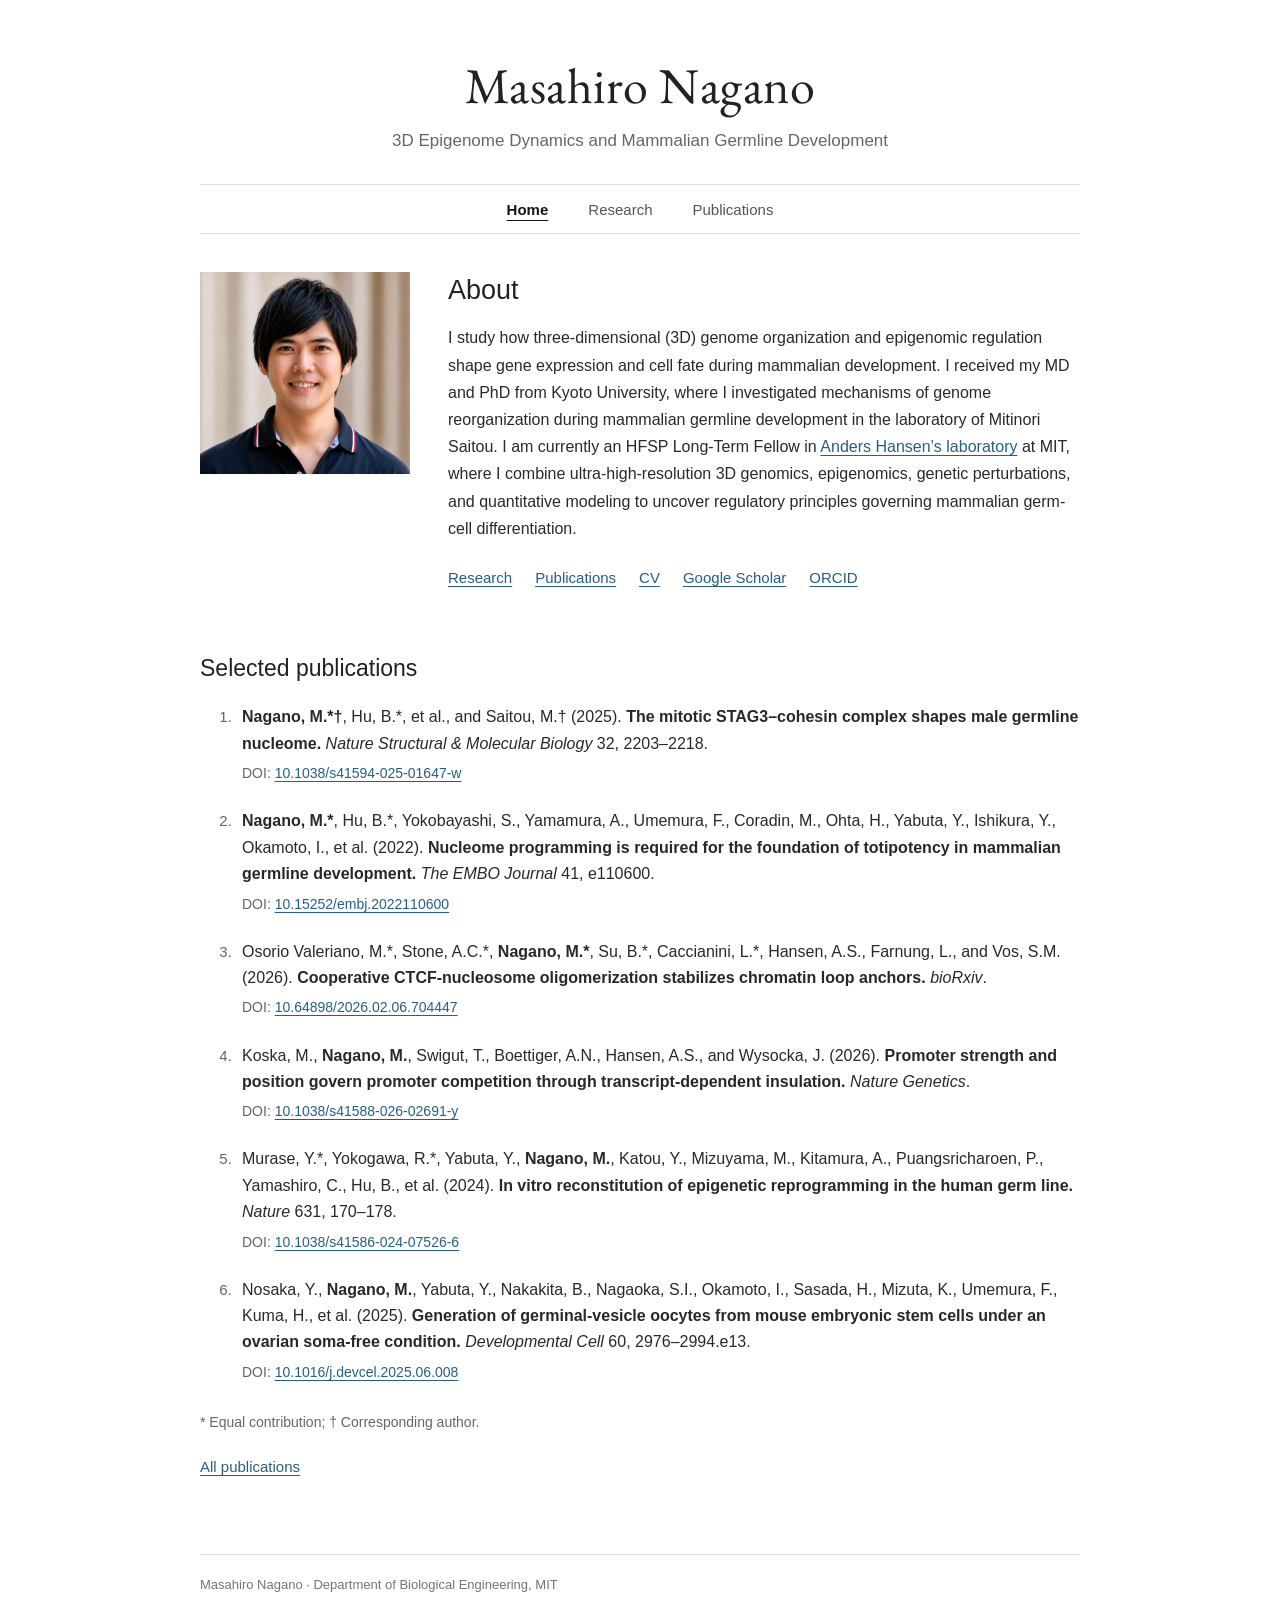
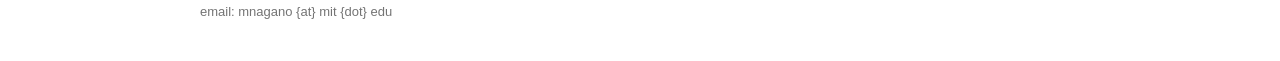
==== index.html @ f80be150 "Publish website (built from nagano-website@844d70b)" ====
<!DOCTYPE html><html lang="en"><head><meta charset="utf-8"><meta name="viewport" content="width=device-width, initial-scale=1"><meta name="color-scheme" content="light"><meta name="theme-color" content="#ffffff"><meta name="description" content="I investigate how three-dimensional genome architecture and gene regulation are remodeled during mammalian development. My research combines germline differentiation models, high-resolution epigenomics, genome engineering, and quantitative approaches to understand how regulatory architecture contributes to cell identity."><link rel="icon" href="/favicon.svg" type="image/svg+xml"><link rel="canonical" href="https://masahiro-nagano.github.io/"><meta property="og:title" content="Home | Masahiro Nagano"><meta property="og:description" content="I investigate how three-dimensional genome architecture and gene regulation are remodeled during mammalian development. My research combines germline differentiation models, high-resolution epigenomics, genome engineering, and quantitative approaches to understand how regulatory architecture contributes to cell identity."><meta property="og:type" content="website"><meta property="og:url" content="https://masahiro-nagano.github.io/"><title>Masahiro Nagano | Genome organization &amp; cell fate</title><link rel="stylesheet" href="/_astro/publications.YBOQLwpG.css"></head><body><a class="skip-link" href="#main">Skip to content</a><div class="site-container"><header class="site-header"><p class="site-title"><a href="/">Masahiro Nagano</a></p><p class="site-subtitle">3D Epigenome Dynamics and Mammalian Germline Development</p><nav class="site-navigation" aria-label="Primary navigation"><a href="/" aria-current="page">Home</a><a href="/research/">Research</a><a href="/publications/">Publications</a></nav></header><main class="site-main" id="main"><section class="page-section about-intro" aria-labelledby="about-title"><figure class="site-figure profile-photo"><img src="/images/profile/portrait.jpg" alt="Portrait of Masahiro Nagano" loading="eager" decoding="async"></figure><div class="about-text"><h1 id="about-title">About</h1><p>I study how three-dimensional (3D) genome organization and epigenomic regulation shape gene expression and cell fate during mammalian development. I received my MD and PhD from Kyoto University, where I investigated mechanisms of genome reorganization during mammalian germline development in the laboratory of Mitinori Saitou. I am currently an HFSP Long-Term Fellow in <a href="https://www.ashansenlab.com/" target="_blank" rel="noopener noreferrer">Anders Hansen’s laboratory</a> at MIT, where I combine ultra-high-resolution 3D genomics, epigenomics, genetic perturbations, and quantitative modeling to uncover regulatory principles governing mammalian germ-cell differentiation.</p><p class="profile-links"><a href="/research/">Research</a><a href="/publications/">Publications</a><a href="https://drive.google.com/file/d/1FTwBmRg3yRI5gbx2hY4kV_fhlmkm4Qey/view?usp=sharing" target="_blank" rel="noopener noreferrer">CV</a><a href="https://scholar.google.com/citations?user=RbRtvUMAAAAJ" target="_blank" rel="noopener noreferrer">Google Scholar</a><a href="https://orcid.org/0000-0003-1228-4015" target="_blank" rel="noopener noreferrer">ORCID</a></p></div></section><section class="page-section" aria-labelledby="publications-title"><h2 id="publications-title">Selected publications</h2><ol class="publication-list"><li class="publication-entry"><p class="citation"><span class="publication-authors"><strong>Nagano, M.*†</strong>, Hu, B.*, et al., and Saitou, M.†</span><span> (2025). </span><a class="publication-title" href="https://doi.org/10.1038/s41594-025-01647-w" target="_blank" rel="noopener noreferrer">The mitotic STAG3–cohesin complex shapes male germline nucleome.</a><span> </span><span class="publication-venue">Nature Structural &amp; Molecular Biology</span><span> 32, 2203–2218</span>.</p><p class="publication-details">DOI: <a class="publication-link" href="https://doi.org/10.1038/s41594-025-01647-w" target="_blank" rel="noopener noreferrer">10.1038/s41594-025-01647-w</a></p></li><li class="publication-entry"><p class="citation"><span class="publication-authors"><strong>Nagano, M.*</strong>, Hu, B.*, Yokobayashi, S., Yamamura, A., Umemura, F., Coradin, M., Ohta, H., Yabuta, Y., Ishikura, Y., Okamoto, I., et al.</span><span> (2022). </span><a class="publication-title" href="https://doi.org/10.15252/embj.2022110600" target="_blank" rel="noopener noreferrer">Nucleome programming is required for the foundation of totipotency in mammalian germline development.</a><span> </span><span class="publication-venue">The EMBO Journal</span><span> 41, e110600</span>.</p><p class="publication-details">DOI: <a class="publication-link" href="https://doi.org/10.15252/embj.2022110600" target="_blank" rel="noopener noreferrer">10.15252/embj.2022110600</a></p></li><li class="publication-entry"><p class="citation"><span class="publication-authors">Osorio Valeriano, M.*, Stone, A.C.*, <strong>Nagano, M.*</strong>, Su, B.*, Caccianini, L.*, Hansen, A.S., Farnung, L., and Vos, S.M.</span><span> (2026). </span><a class="publication-title" href="https://doi.org/10.64898/2026.02.06.704447" target="_blank" rel="noopener noreferrer">Cooperative CTCF-nucleosome oligomerization stabilizes chromatin loop anchors.</a><span> </span><span class="publication-venue">bioRxiv</span>.</p><p class="publication-details">DOI: <a class="publication-link" href="https://doi.org/10.64898/2026.02.06.704447" target="_blank" rel="noopener noreferrer">10.64898/2026.02.06.704447</a></p></li><li class="publication-entry"><p class="citation"><span class="publication-authors">Koska, M., <strong>Nagano, M.</strong>, Swigut, T., Boettiger, A.N., Hansen, A.S., and Wysocka, J.</span><span> (2026). </span><a class="publication-title" href="https://doi.org/10.1038/s41588-026-02691-y" target="_blank" rel="noopener noreferrer">Promoter strength and position govern promoter competition through transcript-dependent insulation.</a><span> </span><span class="publication-venue">Nature Genetics</span>.</p><p class="publication-details">DOI: <a class="publication-link" href="https://doi.org/10.1038/s41588-026-02691-y" target="_blank" rel="noopener noreferrer">10.1038/s41588-026-02691-y</a></p></li><li class="publication-entry"><p class="citation"><span class="publication-authors">Murase, Y.*, Yokogawa, R.*, Yabuta, Y., <strong>Nagano, M.</strong>, Katou, Y., Mizuyama, M., Kitamura, A., Puangsricharoen, P., Yamashiro, C., Hu, B., et al.</span><span> (2024). </span><a class="publication-title" href="https://doi.org/10.1038/s41586-024-07526-6" target="_blank" rel="noopener noreferrer">In vitro reconstitution of epigenetic reprogramming in the human germ line.</a><span> </span><span class="publication-venue">Nature</span><span> 631, 170–178</span>.</p><p class="publication-details">DOI: <a class="publication-link" href="https://doi.org/10.1038/s41586-024-07526-6" target="_blank" rel="noopener noreferrer">10.1038/s41586-024-07526-6</a></p></li><li class="publication-entry"><p class="citation"><span class="publication-authors">Nosaka, Y., <strong>Nagano, M.</strong>, Yabuta, Y., Nakakita, B., Nagaoka, S.I., Okamoto, I., Sasada, H., Mizuta, K., Umemura, F., Kuma, H., et al.</span><span> (2025). </span><a class="publication-title" href="https://doi.org/10.1016/j.devcel.2025.06.008" target="_blank" rel="noopener noreferrer">Generation of germinal-vesicle oocytes from mouse embryonic stem cells under an ovarian soma-free condition.</a><span> </span><span class="publication-venue">Developmental Cell</span><span> 60, 2976–2994.e13</span>.</p><p class="publication-details">DOI: <a class="publication-link" href="https://doi.org/10.1016/j.devcel.2025.06.008" target="_blank" rel="noopener noreferrer">10.1016/j.devcel.2025.06.008</a></p></li></ol><p class="publication-note">* Equal contribution; † Corresponding author.</p><p class="section-link"><a href="/publications/">All publications</a></p></section></main><footer class="site-footer"><p>Masahiro Nagano · Department of Biological Engineering, MIT</p><p>email: mnagano {at} mit {dot} edu</p></footer></div></body></html>
---- _astro/publications.YBOQLwpG.css ----
@font-face{font-family:EB Garamond;font-style:normal;font-display:swap;font-weight:400;src:url(/_astro/eb-garamond-latin-400-normal.BCNrxLz_.woff2)format("woff2"),url(/_astro/eb-garamond-latin-400-normal.maQnHeKB.woff)format("woff")}:root{color-scheme:light;--text:#292929;--muted:#666;--link:#275e87;--rule:#dedede;--font:Arial, Helvetica, sans-serif;--title-font:"EB Garamond", Garamond, "Times New Roman", serif;--title-weight:400;--title-tracking:.01em;--page-width:940px}*{box-sizing:border-box}html{scroll-padding-top:24px}body{color:var(--text);font:16px/1.7 var(--font);background:#fff;margin:0}img{max-width:100%;height:auto;display:block}a{color:var(--link);text-underline-offset:3px;text-decoration-thickness:1px}a:hover{color:#173d5b}a:focus-visible{outline:2px solid var(--link);outline-offset:5px}::selection{color:#1b2730;background:#dce8f1}p{margin:0 0 19px}strong{font-weight:700}h1,h2,h3{color:#222;line-height:1.35;font-family:var(--font);letter-spacing:normal;font-style:normal}h1{margin:0 0 25px;font-size:27px;font-weight:400}h2{margin:0 0 20px;font-size:23px;font-weight:400}h3{margin:0 0 10px;font-size:18px;font-weight:700}.site-container{max-width:var(--page-width);margin:0 auto;padding:0 30px}.site-header{text-align:center;padding-top:56px}.site-title{font-family:var(--title-font);font-size:50px;font-weight:var(--title-weight);letter-spacing:var(--title-tracking);margin:0;line-height:1.2}.site-title a{color:#222;text-decoration:none}.site-subtitle{color:var(--muted);margin:12px auto 30px;font-size:17px;line-height:1.5}.site-navigation{border-top:1px solid var(--rule);border-bottom:1px solid var(--rule);flex-wrap:wrap;justify-content:center;gap:0 40px;display:flex}.site-navigation a{color:#555;min-height:48px;padding:12px 0 11px;font-size:15px;text-decoration:none;display:block}.site-navigation a:hover,.site-navigation a[aria-current=page]{color:#151515;text-underline-offset:5px;text-decoration:underline}.site-navigation a[aria-current=page]{font-weight:700}.site-main{padding-top:38px;padding-bottom:18px}.page-section{margin-top:39px}.page-section:first-child{margin-top:0}.intro-copy{max-width:840px}.profile-links{margin-top:23px;font-size:15px}.profile-links a{margin-bottom:5px;margin-right:23px;display:inline-block}.research-intro{margin-bottom:20px}.interest-list{margin:0;padding-left:21px}.interest-list li{margin-bottom:14px;padding-left:3px}.interest-list strong{font-size:16px;display:block}.section-link{margin-top:18px;font-size:15px}.publication-list{margin:0;padding-left:2.25em;list-style:decimal}.publication-entry{margin-bottom:23px;padding-left:6px}.publication-entry:last-child{margin-bottom:0}.publication-entry::marker{color:#666;font-variant-numeric:tabular-nums;font-size:15px}.citation{margin:0;line-height:1.65}.publication-title{color:#282828;font-weight:700;text-decoration:none}.publication-title:hover{color:var(--link);text-decoration:underline}.publication-venue{font-style:italic}.publication-details{color:var(--muted);margin:5px 0 0;font-size:14px;line-height:1.65}.publication-summary{margin:7px 0 0;font-size:15px;line-height:1.65}.publication-link{overflow-wrap:anywhere;margin-right:13px}.citation,.contribution-citation{overflow-wrap:break-word}.publication-authors strong,.contribution-citation strong{white-space:nowrap}.publication-note{color:var(--muted);margin-top:27px;font-size:14px}.research-section{margin-top:32px;scroll-margin-top:25px}.research-section h2{font-size:21px;font-weight:400}.topic-terms{color:var(--muted);margin-bottom:12px;font-size:14px}.method-list{margin:0;padding-left:21px}.method-list li{margin-bottom:12px;padding-left:3px}.cv-section{margin-top:34px}.cv-section h2{margin-bottom:17px}.cv-rows{margin:0}.cv-row{grid-template-columns:132px minmax(0,1fr);column-gap:25px;margin-bottom:20px;display:grid}.cv-row dt{color:#666}.cv-row dd{margin:0}.cv-detail{color:#666;font-size:14px;display:block}.contact-block{font-style:normal}.contact-block p{margin-bottom:10px}.site-footer{border-top:1px solid var(--rule);color:#747474;margin-top:38px;padding-top:20px;padding-bottom:32px;font-size:13px;line-height:1.6}.site-footer p{margin-bottom:6px}.skip-link{z-index:100;border:1px solid var(--rule);background:#fff;padding:8px 12px;position:fixed;top:8px;left:12px;transform:translateY(-150%)}.skip-link:focus{transform:none}.site-figure{margin:0}.site-figure img{border:1px solid var(--rule);width:100%}.site-figure figcaption{color:var(--muted);margin-top:8px;font-size:14px;line-height:1.55}.figure-placeholder{border:1px solid var(--rule);color:#8a8a8a;text-align:center;background:#f6f6f6;justify-content:center;align-items:center;width:100%;padding:16px;font-size:13px;line-height:1.45;display:flex}.about-intro{grid-template-columns:210px minmax(0,1fr);align-items:start;column-gap:38px;display:grid}.profile-photo img{border:0}.about-text h1{margin-bottom:16px}.vision-figure{max-width:520px;margin:8px auto 30px}.vision-closing{margin-top:19px}.contribution-list{margin:0;padding:0;list-style:none}.contribution{border-top:1px solid var(--rule);max-width:760px;padding:30px 0;scroll-margin-top:25px}.contribution:first-child{border-top:0;padding-top:6px}.contribution h3{margin-bottom:8px;font-size:17px;line-height:1.45}.contribution-citation{color:var(--muted);margin:0 0 14px;font-size:14px;line-height:1.6}.contribution-citation strong{color:var(--text)}.contribution-summary{margin:0 0 12px;font-size:16px;line-height:1.7}.figure-link{display:block}.figure-link:hover img{border-color:#b9c9d6}@media (width<=600px){body{font-size:16px}.site-container{padding-left:22px;padding-right:22px}.site-header{padding-top:34px}.site-title{font-size:34px}.site-subtitle{margin-top:9px;margin-bottom:22px;font-size:15px}.site-navigation{column-gap:28px}.site-navigation a{font-size:14px}.site-main{padding-top:28px}h1{margin-bottom:21px;font-size:25px}h2{font-size:22px}.page-section{margin-top:33px}.profile-links a{margin-right:18px}.cv-row{grid-template-columns:1fr;row-gap:3px;margin-bottom:21px}.cv-row dt{font-size:14px}.publication-list{padding-left:2em}.publication-entry{padding-left:4px}.site-footer{margin-top:28px}.about-intro{grid-template-columns:1fr;row-gap:22px}.profile-photo{width:150px}}@media (width<=360px){.site-container{padding-left:18px;padding-right:18px}.site-title{font-size:30px}.site-navigation{column-gap:20px}.site-navigation a{font-size:13px}}@media print{body{font-size:11pt}.site-container{max-width:none;padding:0}.site-header{padding-top:0}.site-navigation,.skip-link{display:none}.site-main{padding-top:20px}.site-footer{margin-top:20px;padding-bottom:0}a{color:inherit;text-decoration:none}.publication-entry,.cv-row,.contribution{break-inside:avoid}}
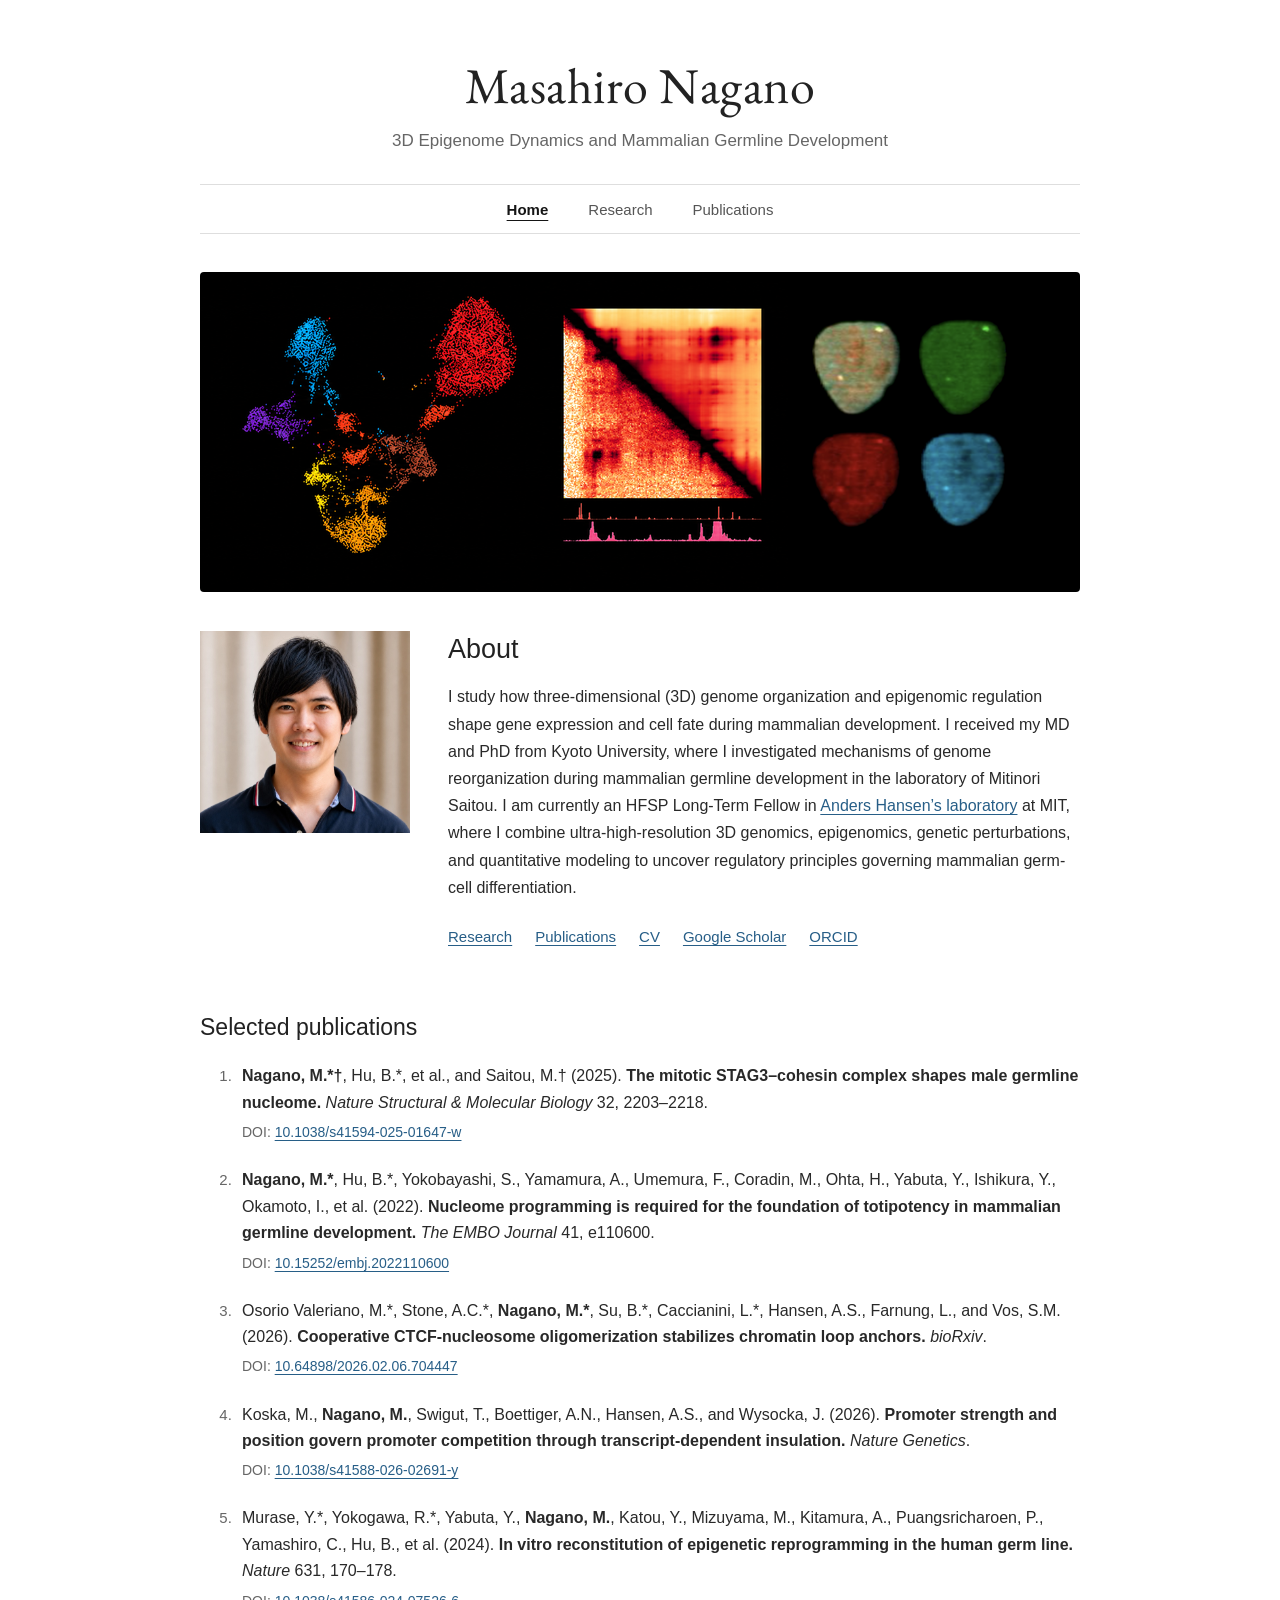
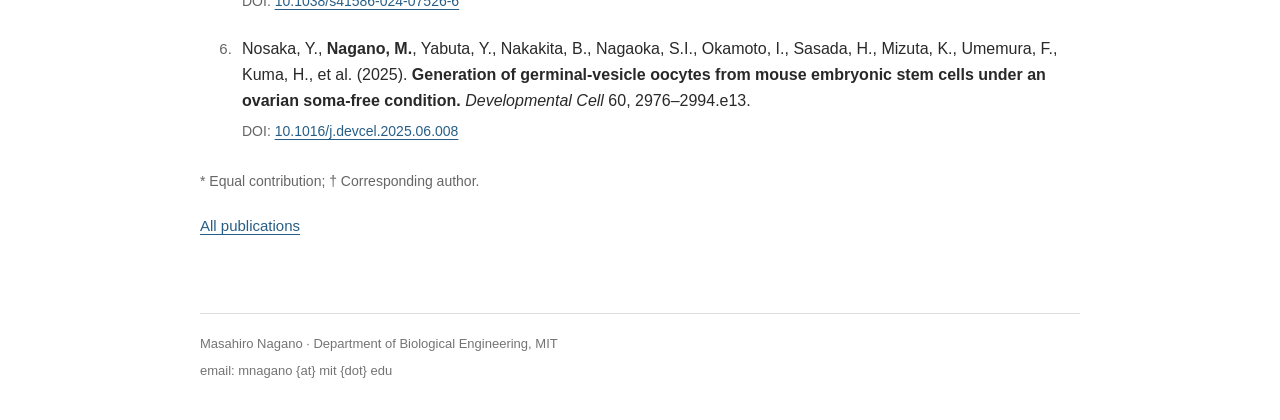
==== commit 2532baf7: "Publish website (built from nagano-website@0f1943c)" ====
--- a/index.html
+++ b/index.html
@@ -1 +1 @@
-<!DOCTYPE html><html lang="en"><head><meta charset="utf-8"><meta name="viewport" content="width=device-width, initial-scale=1"><meta name="color-scheme" content="light"><meta name="theme-color" content="#ffffff"><meta name="description" content="I investigate how three-dimensional genome architecture and gene regulation are remodeled during mammalian development. My research combines germline differentiation models, high-resolution epigenomics, genome engineering, and quantitative approaches to understand how regulatory architecture contributes to cell identity."><link rel="icon" href="/favicon.svg" type="image/svg+xml"><link rel="canonical" href="https://masahiro-nagano.github.io/"><meta property="og:title" content="Home | Masahiro Nagano"><meta property="og:description" content="I investigate how three-dimensional genome architecture and gene regulation are remodeled during mammalian development. My research combines germline differentiation models, high-resolution epigenomics, genome engineering, and quantitative approaches to understand how regulatory architecture contributes to cell identity."><meta property="og:type" content="website"><meta property="og:url" content="https://masahiro-nagano.github.io/"><title>Masahiro Nagano | Genome organization &amp; cell fate</title><link rel="stylesheet" href="/_astro/publications.YBOQLwpG.css"></head><body><a class="skip-link" href="#main">Skip to content</a><div class="site-container"><header class="site-header"><p class="site-title"><a href="/">Masahiro Nagano</a></p><p class="site-subtitle">3D Epigenome Dynamics and Mammalian Germline Development</p><nav class="site-navigation" aria-label="Primary navigation"><a href="/" aria-current="page">Home</a><a href="/research/">Research</a><a href="/publications/">Publications</a></nav></header><main class="site-main" id="main"><section class="page-section about-intro" aria-labelledby="about-title"><figure class="site-figure profile-photo"><img src="/images/profile/portrait.jpg" alt="Portrait of Masahiro Nagano" loading="eager" decoding="async"></figure><div class="about-text"><h1 id="about-title">About</h1><p>I study how three-dimensional (3D) genome organization and epigenomic regulation shape gene expression and cell fate during mammalian development. I received my MD and PhD from Kyoto University, where I investigated mechanisms of genome reorganization during mammalian germline development in the laboratory of Mitinori Saitou. I am currently an HFSP Long-Term Fellow in <a href="https://www.ashansenlab.com/" target="_blank" rel="noopener noreferrer">Anders Hansen’s laboratory</a> at MIT, where I combine ultra-high-resolution 3D genomics, epigenomics, genetic perturbations, and quantitative modeling to uncover regulatory principles governing mammalian germ-cell differentiation.</p><p class="profile-links"><a href="/research/">Research</a><a href="/publications/">Publications</a><a href="https://drive.google.com/file/d/1FTwBmRg3yRI5gbx2hY4kV_fhlmkm4Qey/view?usp=sharing" target="_blank" rel="noopener noreferrer">CV</a><a href="https://scholar.google.com/citations?user=RbRtvUMAAAAJ" target="_blank" rel="noopener noreferrer">Google Scholar</a><a href="https://orcid.org/0000-0003-1228-4015" target="_blank" rel="noopener noreferrer">ORCID</a></p></div></section><section class="page-section" aria-labelledby="publications-title"><h2 id="publications-title">Selected publications</h2><ol class="publication-list"><li class="publication-entry"><p class="citation"><span class="publication-authors"><strong>Nagano, M.*†</strong>, Hu, B.*, et al., and Saitou, M.†</span><span> (2025). </span><a class="publication-title" href="https://doi.org/10.1038/s41594-025-01647-w" target="_blank" rel="noopener noreferrer">The mitotic STAG3–cohesin complex shapes male germline nucleome.</a><span> </span><span class="publication-venue">Nature Structural &amp; Molecular Biology</span><span> 32, 2203–2218</span>.</p><p class="publication-details">DOI: <a class="publication-link" href="https://doi.org/10.1038/s41594-025-01647-w" target="_blank" rel="noopener noreferrer">10.1038/s41594-025-01647-w</a></p></li><li class="publication-entry"><p class="citation"><span class="publication-authors"><strong>Nagano, M.*</strong>, Hu, B.*, Yokobayashi, S., Yamamura, A., Umemura, F., Coradin, M., Ohta, H., Yabuta, Y., Ishikura, Y., Okamoto, I., et al.</span><span> (2022). </span><a class="publication-title" href="https://doi.org/10.15252/embj.2022110600" target="_blank" rel="noopener noreferrer">Nucleome programming is required for the foundation of totipotency in mammalian germline development.</a><span> </span><span class="publication-venue">The EMBO Journal</span><span> 41, e110600</span>.</p><p class="publication-details">DOI: <a class="publication-link" href="https://doi.org/10.15252/embj.2022110600" target="_blank" rel="noopener noreferrer">10.15252/embj.2022110600</a></p></li><li class="publication-entry"><p class="citation"><span class="publication-authors">Osorio Valeriano, M.*, Stone, A.C.*, <strong>Nagano, M.*</strong>, Su, B.*, Caccianini, L.*, Hansen, A.S., Farnung, L., and Vos, S.M.</span><span> (2026). </span><a class="publication-title" href="https://doi.org/10.64898/2026.02.06.704447" target="_blank" rel="noopener noreferrer">Cooperative CTCF-nucleosome oligomerization stabilizes chromatin loop anchors.</a><span> </span><span class="publication-venue">bioRxiv</span>.</p><p class="publication-details">DOI: <a class="publication-link" href="https://doi.org/10.64898/2026.02.06.704447" target="_blank" rel="noopener noreferrer">10.64898/2026.02.06.704447</a></p></li><li class="publication-entry"><p class="citation"><span class="publication-authors">Koska, M., <strong>Nagano, M.</strong>, Swigut, T., Boettiger, A.N., Hansen, A.S., and Wysocka, J.</span><span> (2026). </span><a class="publication-title" href="https://doi.org/10.1038/s41588-026-02691-y" target="_blank" rel="noopener noreferrer">Promoter strength and position govern promoter competition through transcript-dependent insulation.</a><span> </span><span class="publication-venue">Nature Genetics</span>.</p><p class="publication-details">DOI: <a class="publication-link" href="https://doi.org/10.1038/s41588-026-02691-y" target="_blank" rel="noopener noreferrer">10.1038/s41588-026-02691-y</a></p></li><li class="publication-entry"><p class="citation"><span class="publication-authors">Murase, Y.*, Yokogawa, R.*, Yabuta, Y., <strong>Nagano, M.</strong>, Katou, Y., Mizuyama, M., Kitamura, A., Puangsricharoen, P., Yamashiro, C., Hu, B., et al.</span><span> (2024). </span><a class="publication-title" href="https://doi.org/10.1038/s41586-024-07526-6" target="_blank" rel="noopener noreferrer">In vitro reconstitution of epigenetic reprogramming in the human germ line.</a><span> </span><span class="publication-venue">Nature</span><span> 631, 170–178</span>.</p><p class="publication-details">DOI: <a class="publication-link" href="https://doi.org/10.1038/s41586-024-07526-6" target="_blank" rel="noopener noreferrer">10.1038/s41586-024-07526-6</a></p></li><li class="publication-entry"><p class="citation"><span class="publication-authors">Nosaka, Y., <strong>Nagano, M.</strong>, Yabuta, Y., Nakakita, B., Nagaoka, S.I., Okamoto, I., Sasada, H., Mizuta, K., Umemura, F., Kuma, H., et al.</span><span> (2025). </span><a class="publication-title" href="https://doi.org/10.1016/j.devcel.2025.06.008" target="_blank" rel="noopener noreferrer">Generation of germinal-vesicle oocytes from mouse embryonic stem cells under an ovarian soma-free condition.</a><span> </span><span class="publication-venue">Developmental Cell</span><span> 60, 2976–2994.e13</span>.</p><p class="publication-details">DOI: <a class="publication-link" href="https://doi.org/10.1016/j.devcel.2025.06.008" target="_blank" rel="noopener noreferrer">10.1016/j.devcel.2025.06.008</a></p></li></ol><p class="publication-note">* Equal contribution; † Corresponding author.</p><p class="section-link"><a href="/publications/">All publications</a></p></section></main><footer class="site-footer"><p>Masahiro Nagano · Department of Biological Engineering, MIT</p><p>email: mnagano {at} mit {dot} edu</p></footer></div></body></html>+<!DOCTYPE html><html lang="en"><head><meta charset="utf-8"><meta name="viewport" content="width=device-width, initial-scale=1"><meta name="color-scheme" content="light"><meta name="theme-color" content="#ffffff"><meta name="description" content="I investigate how three-dimensional genome architecture and gene regulation are remodeled during mammalian development. My research combines germline differentiation models, high-resolution epigenomics, genome engineering, and quantitative approaches to understand how regulatory architecture contributes to cell identity."><link rel="icon" href="/favicon.svg" type="image/svg+xml"><link rel="canonical" href="https://masahiro-nagano.github.io/"><meta property="og:title" content="Home | Masahiro Nagano"><meta property="og:description" content="I investigate how three-dimensional genome architecture and gene regulation are remodeled during mammalian development. My research combines germline differentiation models, high-resolution epigenomics, genome engineering, and quantitative approaches to understand how regulatory architecture contributes to cell identity."><meta property="og:type" content="website"><meta property="og:url" content="https://masahiro-nagano.github.io/"><title>Masahiro Nagano | Genome organization &amp; cell fate</title><link rel="stylesheet" href="/_astro/publications.SzZzG4T_.css"></head><body><a class="skip-link" href="#main">Skip to content</a><div class="site-container"><header class="site-header"><p class="site-title"><a href="/">Masahiro Nagano</a></p><p class="site-subtitle">3D Epigenome Dynamics and Mammalian Germline Development</p><nav class="site-navigation" aria-label="Primary navigation"><a href="/" aria-current="page">Home</a><a href="/research/">Research</a><a href="/publications/">Publications</a></nav></header><main class="site-main" id="main"><figure class="home-hero"><img src="/images/home/research-hero-1760.webp" srcset="/images/home/research-hero-880.webp 880w, /images/home/research-hero-1320.webp 1320w, /images/home/research-hero-1760.webp 1760w" sizes="(max-width: 360px) calc(100vw - 36px), (max-width: 600px) calc(100vw - 44px), (max-width: 940px) calc(100vw - 60px), 880px" width="1760" height="640" alt="Research images: a single-cell cluster plot, a chromatin contact map with genomic signal tracks, and fluorescence images of nuclei" fetchpriority="high" decoding="async"></figure><section class="page-section about-intro" aria-labelledby="about-title"><figure class="site-figure profile-photo"><img src="/images/profile/portrait.jpg" alt="Portrait of Masahiro Nagano" loading="eager" decoding="async"></figure><div class="about-text"><h1 id="about-title">About</h1><p>I study how three-dimensional (3D) genome organization and epigenomic regulation shape gene expression and cell fate during mammalian development. I received my MD and PhD from Kyoto University, where I investigated mechanisms of genome reorganization during mammalian germline development in the laboratory of Mitinori Saitou. I am currently an HFSP Long-Term Fellow in <a href="https://www.ashansenlab.com/" target="_blank" rel="noopener noreferrer">Anders Hansen’s laboratory</a> at MIT, where I combine ultra-high-resolution 3D genomics, epigenomics, genetic perturbations, and quantitative modeling to uncover regulatory principles governing mammalian germ-cell differentiation.</p><p class="profile-links"><a href="/research/">Research</a><a href="/publications/">Publications</a><a href="https://drive.google.com/file/d/1FTwBmRg3yRI5gbx2hY4kV_fhlmkm4Qey/view?usp=sharing" target="_blank" rel="noopener noreferrer">CV</a><a href="https://scholar.google.com/citations?user=RbRtvUMAAAAJ" target="_blank" rel="noopener noreferrer">Google Scholar</a><a href="https://orcid.org/0000-0003-1228-4015" target="_blank" rel="noopener noreferrer">ORCID</a></p></div></section><section class="page-section" aria-labelledby="publications-title"><h2 id="publications-title">Selected publications</h2><ol class="publication-list"><li class="publication-entry"><p class="citation"><span class="publication-authors"><strong>Nagano, M.*†</strong>, Hu, B.*, et al., and Saitou, M.†</span><span> (2025). </span><a class="publication-title" href="https://doi.org/10.1038/s41594-025-01647-w" target="_blank" rel="noopener noreferrer">The mitotic STAG3–cohesin complex shapes male germline nucleome.</a><span> </span><span class="publication-venue">Nature Structural &amp; Molecular Biology</span><span> 32, 2203–2218</span>.</p><p class="publication-details">DOI: <a class="publication-link" href="https://doi.org/10.1038/s41594-025-01647-w" target="_blank" rel="noopener noreferrer">10.1038/s41594-025-01647-w</a></p></li><li class="publication-entry"><p class="citation"><span class="publication-authors"><strong>Nagano, M.*</strong>, Hu, B.*, Yokobayashi, S., Yamamura, A., Umemura, F., Coradin, M., Ohta, H., Yabuta, Y., Ishikura, Y., Okamoto, I., et al.</span><span> (2022). </span><a class="publication-title" href="https://doi.org/10.15252/embj.2022110600" target="_blank" rel="noopener noreferrer">Nucleome programming is required for the foundation of totipotency in mammalian germline development.</a><span> </span><span class="publication-venue">The EMBO Journal</span><span> 41, e110600</span>.</p><p class="publication-details">DOI: <a class="publication-link" href="https://doi.org/10.15252/embj.2022110600" target="_blank" rel="noopener noreferrer">10.15252/embj.2022110600</a></p></li><li class="publication-entry"><p class="citation"><span class="publication-authors">Osorio Valeriano, M.*, Stone, A.C.*, <strong>Nagano, M.*</strong>, Su, B.*, Caccianini, L.*, Hansen, A.S., Farnung, L., and Vos, S.M.</span><span> (2026). </span><a class="publication-title" href="https://doi.org/10.64898/2026.02.06.704447" target="_blank" rel="noopener noreferrer">Cooperative CTCF-nucleosome oligomerization stabilizes chromatin loop anchors.</a><span> </span><span class="publication-venue">bioRxiv</span>.</p><p class="publication-details">DOI: <a class="publication-link" href="https://doi.org/10.64898/2026.02.06.704447" target="_blank" rel="noopener noreferrer">10.64898/2026.02.06.704447</a></p></li><li class="publication-entry"><p class="citation"><span class="publication-authors">Koska, M., <strong>Nagano, M.</strong>, Swigut, T., Boettiger, A.N., Hansen, A.S., and Wysocka, J.</span><span> (2026). </span><a class="publication-title" href="https://doi.org/10.1038/s41588-026-02691-y" target="_blank" rel="noopener noreferrer">Promoter strength and position govern promoter competition through transcript-dependent insulation.</a><span> </span><span class="publication-venue">Nature Genetics</span>.</p><p class="publication-details">DOI: <a class="publication-link" href="https://doi.org/10.1038/s41588-026-02691-y" target="_blank" rel="noopener noreferrer">10.1038/s41588-026-02691-y</a></p></li><li class="publication-entry"><p class="citation"><span class="publication-authors">Murase, Y.*, Yokogawa, R.*, Yabuta, Y., <strong>Nagano, M.</strong>, Katou, Y., Mizuyama, M., Kitamura, A., Puangsricharoen, P., Yamashiro, C., Hu, B., et al.</span><span> (2024). </span><a class="publication-title" href="https://doi.org/10.1038/s41586-024-07526-6" target="_blank" rel="noopener noreferrer">In vitro reconstitution of epigenetic reprogramming in the human germ line.</a><span> </span><span class="publication-venue">Nature</span><span> 631, 170–178</span>.</p><p class="publication-details">DOI: <a class="publication-link" href="https://doi.org/10.1038/s41586-024-07526-6" target="_blank" rel="noopener noreferrer">10.1038/s41586-024-07526-6</a></p></li><li class="publication-entry"><p class="citation"><span class="publication-authors">Nosaka, Y., <strong>Nagano, M.</strong>, Yabuta, Y., Nakakita, B., Nagaoka, S.I., Okamoto, I., Sasada, H., Mizuta, K., Umemura, F., Kuma, H., et al.</span><span> (2025). </span><a class="publication-title" href="https://doi.org/10.1016/j.devcel.2025.06.008" target="_blank" rel="noopener noreferrer">Generation of germinal-vesicle oocytes from mouse embryonic stem cells under an ovarian soma-free condition.</a><span> </span><span class="publication-venue">Developmental Cell</span><span> 60, 2976–2994.e13</span>.</p><p class="publication-details">DOI: <a class="publication-link" href="https://doi.org/10.1016/j.devcel.2025.06.008" target="_blank" rel="noopener noreferrer">10.1016/j.devcel.2025.06.008</a></p></li></ol><p class="publication-note">* Equal contribution; † Corresponding author.</p><p class="section-link"><a href="/publications/">All publications</a></p></section></main><footer class="site-footer"><p>Masahiro Nagano · Department of Biological Engineering, MIT</p><p>email: mnagano {at} mit {dot} edu</p></footer></div></body></html>
--- a/_astro/publications.SzZzG4T_.css
+++ b/_astro/publications.SzZzG4T_.css
@@ -0,0 +1 @@
+@font-face{font-family:EB Garamond;font-style:normal;font-display:swap;font-weight:400;src:url(/_astro/eb-garamond-latin-400-normal.BCNrxLz_.woff2)format("woff2"),url(/_astro/eb-garamond-latin-400-normal.maQnHeKB.woff)format("woff")}:root{color-scheme:light;--text:#292929;--muted:#666;--link:#275e87;--rule:#dedede;--font:Arial, Helvetica, sans-serif;--title-font:"EB Garamond", Garamond, "Times New Roman", serif;--title-weight:400;--title-tracking:.01em;--page-width:940px}*{box-sizing:border-box}html{scroll-padding-top:24px}body{color:var(--text);font:16px/1.7 var(--font);background:#fff;margin:0}img{max-width:100%;height:auto;display:block}a{color:var(--link);text-underline-offset:3px;text-decoration-thickness:1px}a:hover{color:#173d5b}a:focus-visible{outline:2px solid var(--link);outline-offset:5px}::selection{color:#1b2730;background:#dce8f1}p{margin:0 0 19px}strong{font-weight:700}h1,h2,h3{color:#222;line-height:1.35;font-family:var(--font);letter-spacing:normal;font-style:normal}h1{margin:0 0 25px;font-size:27px;font-weight:400}h2{margin:0 0 20px;font-size:23px;font-weight:400}h3{margin:0 0 10px;font-size:18px;font-weight:700}.site-container{max-width:var(--page-width);margin:0 auto;padding:0 30px}.site-header{text-align:center;padding-top:56px}.site-title{font-family:var(--title-font);font-size:50px;font-weight:var(--title-weight);letter-spacing:var(--title-tracking);margin:0;line-height:1.2}.site-title a{color:#222;text-decoration:none}.site-subtitle{color:var(--muted);margin:12px auto 30px;font-size:17px;line-height:1.5}.site-navigation{border-top:1px solid var(--rule);border-bottom:1px solid var(--rule);flex-wrap:wrap;justify-content:center;gap:0 40px;display:flex}.site-navigation a{color:#555;min-height:48px;padding:12px 0 11px;font-size:15px;text-decoration:none;display:block}.site-navigation a:hover,.site-navigation a[aria-current=page]{color:#151515;text-underline-offset:5px;text-decoration:underline}.site-navigation a[aria-current=page]{font-weight:700}.site-main{padding-top:38px;padding-bottom:18px}.page-section{margin-top:39px}.page-section:first-child{margin-top:0}.intro-copy{max-width:840px}.home-hero{margin:0}.home-hero img{border-radius:4px;width:100%;height:auto}.profile-links{margin-top:23px;font-size:15px}.profile-links a{margin-bottom:5px;margin-right:23px;display:inline-block}.research-intro{margin-bottom:20px}.interest-list{margin:0;padding-left:21px}.interest-list li{margin-bottom:14px;padding-left:3px}.interest-list strong{font-size:16px;display:block}.section-link{margin-top:18px;font-size:15px}.publication-list{margin:0;padding-left:2.25em;list-style:decimal}.publication-entry{margin-bottom:23px;padding-left:6px}.publication-entry:last-child{margin-bottom:0}.publication-entry::marker{color:#666;font-variant-numeric:tabular-nums;font-size:15px}.citation{margin:0;line-height:1.65}.publication-title{color:#282828;font-weight:700;text-decoration:none}.publication-title:hover{color:var(--link);text-decoration:underline}.publication-venue{font-style:italic}.publication-details{color:var(--muted);margin:5px 0 0;font-size:14px;line-height:1.65}.publication-summary{margin:7px 0 0;font-size:15px;line-height:1.65}.publication-link{overflow-wrap:anywhere;margin-right:13px}.citation,.contribution-citation{overflow-wrap:break-word}.publication-authors strong,.contribution-citation strong{white-space:nowrap}.publication-note{color:var(--muted);margin-top:27px;font-size:14px}.research-section{margin-top:32px;scroll-margin-top:25px}.research-section h2{font-size:21px;font-weight:400}.topic-terms{color:var(--muted);margin-bottom:12px;font-size:14px}.method-list{margin:0;padding-left:21px}.method-list li{margin-bottom:12px;padding-left:3px}.cv-section{margin-top:34px}.cv-section h2{margin-bottom:17px}.cv-rows{margin:0}.cv-row{grid-template-columns:132px minmax(0,1fr);column-gap:25px;margin-bottom:20px;display:grid}.cv-row dt{color:#666}.cv-row dd{margin:0}.cv-detail{color:#666;font-size:14px;display:block}.contact-block{font-style:normal}.contact-block p{margin-bottom:10px}.site-footer{border-top:1px solid var(--rule);color:#747474;margin-top:38px;padding-top:20px;padding-bottom:32px;font-size:13px;line-height:1.6}.site-footer p{margin-bottom:6px}.skip-link{z-index:100;border:1px solid var(--rule);background:#fff;padding:8px 12px;position:fixed;top:8px;left:12px;transform:translateY(-150%)}.skip-link:focus{transform:none}.site-figure{margin:0}.site-figure img{border:1px solid var(--rule);width:100%}.site-figure figcaption{color:var(--muted);margin-top:8px;font-size:14px;line-height:1.55}.figure-placeholder{border:1px solid var(--rule);color:#8a8a8a;text-align:center;background:#f6f6f6;justify-content:center;align-items:center;width:100%;padding:16px;font-size:13px;line-height:1.45;display:flex}.about-intro{grid-template-columns:210px minmax(0,1fr);align-items:start;column-gap:38px;display:grid}.profile-photo img{border:0}.about-text h1{margin-bottom:16px}.vision-figure{max-width:520px;margin:8px auto 30px}.vision-closing{margin-top:19px}.contribution-list{margin:0;padding:0;list-style:none}.contribution{border-top:1px solid var(--rule);max-width:760px;padding:30px 0;scroll-margin-top:25px}.contribution:first-child{border-top:0;padding-top:6px}.contribution h3{margin-bottom:8px;font-size:17px;line-height:1.45}.contribution-citation{color:var(--muted);margin:0 0 14px;font-size:14px;line-height:1.6}.contribution-citation strong{color:var(--text)}.contribution-summary{margin:0 0 12px;font-size:16px;line-height:1.7}.figure-link{display:block}.figure-link:hover img{border-color:#b9c9d6}@media (width<=600px){body{font-size:16px}.site-container{padding-left:22px;padding-right:22px}.site-header{padding-top:34px}.site-title{font-size:34px}.site-subtitle{margin-top:9px;margin-bottom:22px;font-size:15px}.site-navigation{column-gap:28px}.site-navigation a{font-size:14px}.site-main{padding-top:28px}h1{margin-bottom:21px;font-size:25px}h2{font-size:22px}.page-section{margin-top:33px}.profile-links a{margin-right:18px}.cv-row{grid-template-columns:1fr;row-gap:3px;margin-bottom:21px}.cv-row dt{font-size:14px}.publication-list{padding-left:2em}.publication-entry{padding-left:4px}.site-footer{margin-top:28px}.about-intro{grid-template-columns:1fr;row-gap:22px}.profile-photo{width:150px}}@media (width<=360px){.site-container{padding-left:18px;padding-right:18px}.site-title{font-size:30px}.site-navigation{column-gap:20px}.site-navigation a{font-size:13px}}@media print{body{font-size:11pt}.site-container{max-width:none;padding:0}.site-header{padding-top:0}.site-navigation,.skip-link{display:none}.site-main{padding-top:20px}.site-footer{margin-top:20px;padding-bottom:0}a{color:inherit;text-decoration:none}.publication-entry,.cv-row,.contribution{break-inside:avoid}}
